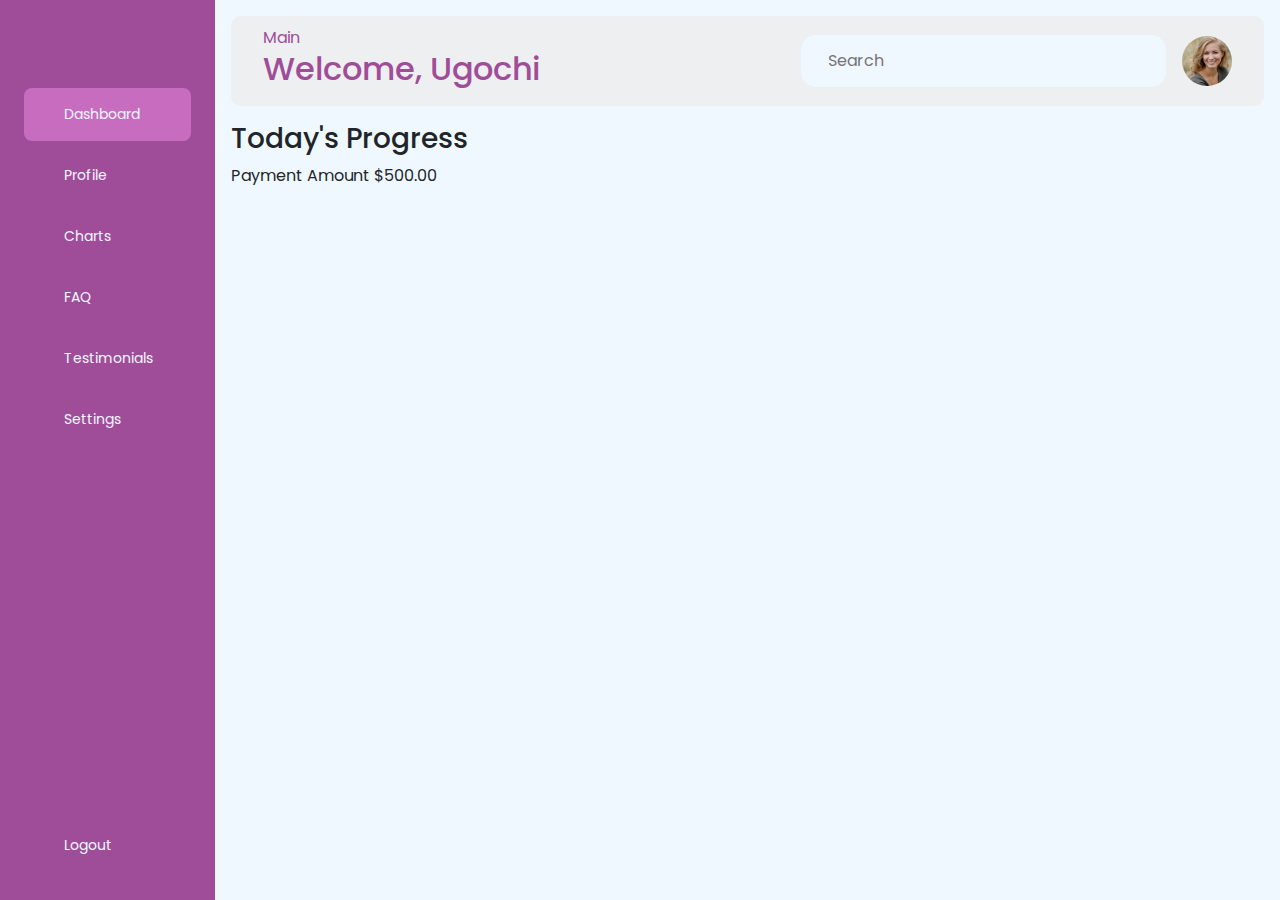
==== dasboard.html @ a73c90e2 "First commit to create wep pages for Alaafia" ====
<!DOCTYPE html>
<html>
  <head>
    <title>User Profile</title>
    <link rel="stylesheet" href="front_end/CSS/dashboard.css" />
    <link
      rel="stylesheet"
      href="front_end/bootstrap-5.1.3/dist/css/bootstrap.css"
    />
    <link
      rel="stylesheet"
      href="https://cdnjs.cloudflare.com/ajax/libs/font-awesome/6.5.1/css/all.min.css"
      integrity="sha512-DTOQO9RWCH3ppGqcWaEA1BIZOC6xxalwEsw9c2QQeAIftl+Vegovlnee1c9QX4TctnWMn13TZye+giMm8e2LwA=="
      crossorigin="anonymous"
      referrerpolicy="no-referrer"
    />
    <script src="front_end/bootstrap-5.1.3/dist/js/bootstrap.bundle.js"></script>
    <script src="front_end/JS/symptoms.js"></script>
  </head>

  <body>
    <div class="sidebar">
      <div class="logo"></div>
      <ul class="menu">
        <li class="active">
          <a href="#">
            <i class="fas fa-tachometer-alt"></i>
            <span>Dashboard</span>
          </a>
        </li>
        <li>
          <a href="#">
            <i class="fas fa-user"></i>
            <span>Profile</span>
          </a>
        </li>
        <li>
          <a href="#">
            <i class="fas fa-briefcase"></i>
            <span>Charts</span>
          </a>
        </li>
        <li>
          <a href="#">
            <i class="fas fa-question-circle"></i>
            <span>FAQ</span>
          </a>
        </li>
        <li>
          <a href="#">
            <i class="fas fa-star"></i>
            <span>Testimonials</span>
          </a>
        </li>
        <li>
          <a href="#">
            <i class="fas fa-cog"></i>
            <span>Settings</span>
          </a>
        </li>
        <li class="logout">
          <a href="#">
            <i class="fas fa-sign-out-alt"></i>
            <span>Logout</span>
          </a>
        </li>
      </ul>
    </div>

    <!------------------ Main Body ---------------->
    <div class="main--content">
      <div class="header--wrapper">
        <div class="header--title">
          <span>Main</span>
          <h2>Welcome, Ugochi</h2>
        </div>
        <div class="user--info">
          <div class="search--box">
            <i class="fa-solid fa-search"></i>
            <input type="text" placeholder="Search" />
          </div>
          <img src="front_end/images/icons/user1.jpg" />
        </div>
      </div>

      <!-----Card Container-->
      <div class="card--container">
        <h3 class="main--title">Today's Progress</h3>
        <div class="card--wrapper">
          <div class="payment--card">
            <div class="card--header">
              <div class="amount">
                <span class="title">Payment Amount</span>
                <span class="amount-value">$500.00</span>
              </div>
            </div>
          </div>
        </div>
      </div>
    </div>

  </body>
</html>
---- front_end/CSS/dashboard.css ----
/*---------------Dashboard Page---------------*/

@import url("https://fonts.googleapis.com/css?family=Poppins:wght@400;600&display=swap");
* {
  margin: 0;
  padding: 0;
  border: none;
  outline: none;
  box-sizing: border-box;
  font-family: "Poppins", sans-serif;
}

body {
  display: flex;
}

.sidebar {
  position: sticky;
  top: 0;
  left: 0;
  bottom: 0;
  width: 110px;
  height: 100vh;
  padding: 0 1.5rem;
  color: #f0f8ff;
  overflow: hidden;
  transition: all 0.5s linear;
  background: #a04d99;
}

.sidebar:hover {
  width: 250px;
  transition: 0.5s;
}

.logo {
  height: 80px;
  padding: 16px;
}

.menu {
  height: 88%;
  position: relative;
  list-style: none;
  padding: 0;
}

.menu li {
  padding: 1rem;
  margin: 8px 0;
  border-radius: 8px;
  transition: all 0.5s ease-in-out;
}

.menu li:hover,
.active {
  background: #c76cbf;
}

.menu a {
  color: #f0f8ff;
  font-size: 14px;
  text-decoration: none;
  display: flex;
  align-items: center;
  gap: 1.5rem;
}

.menu a span {
  overflow: hidden;
}

.menu a i {
  font-size: 1.2rem;
}

.logout {
  position: absolute;
  bottom: 0;
  left: 0;
  width: 100%;
}

/*-------Main Body Section------*/
.main--content {
  position: relative;
  background: #f0f8ff;
  width: 100%;
  padding: 1rem;
}

.header--wrapper img {
  width: 50px;
  height: 50px;
  cursor: pointer;
  border-radius: 50%;
}

.header--wrapper {
  display: flex;
  justify-content: space-between;
  align-items: center;
  flex-wrap: wrap;
  background: #edeff1;
  border-radius: 10px;
  padding: 10px 2rem;
  margin-bottom: 1rem;
}

.header--title {
  color: #a04d99;
}

.user--info {
  display: flex;
  align-items: center;
  gap: 1rem;
}

.search--box {
  background: #f0f8ff;
  border-radius: 15px;
  color: black;
  display: flex;
  align-items: center;
  gap: 5px;
  padding: 4px 12px;
}

.search--box input {
  background: transparent;
  padding: 10px;
}

.search--box i {
  font-size: 1.2rem;
  cursor: pointer;
  transition: all 0.5s ease-out;
}

.search--box i:hover {
  transform: scale(1.2);
}

/*Card Container*/
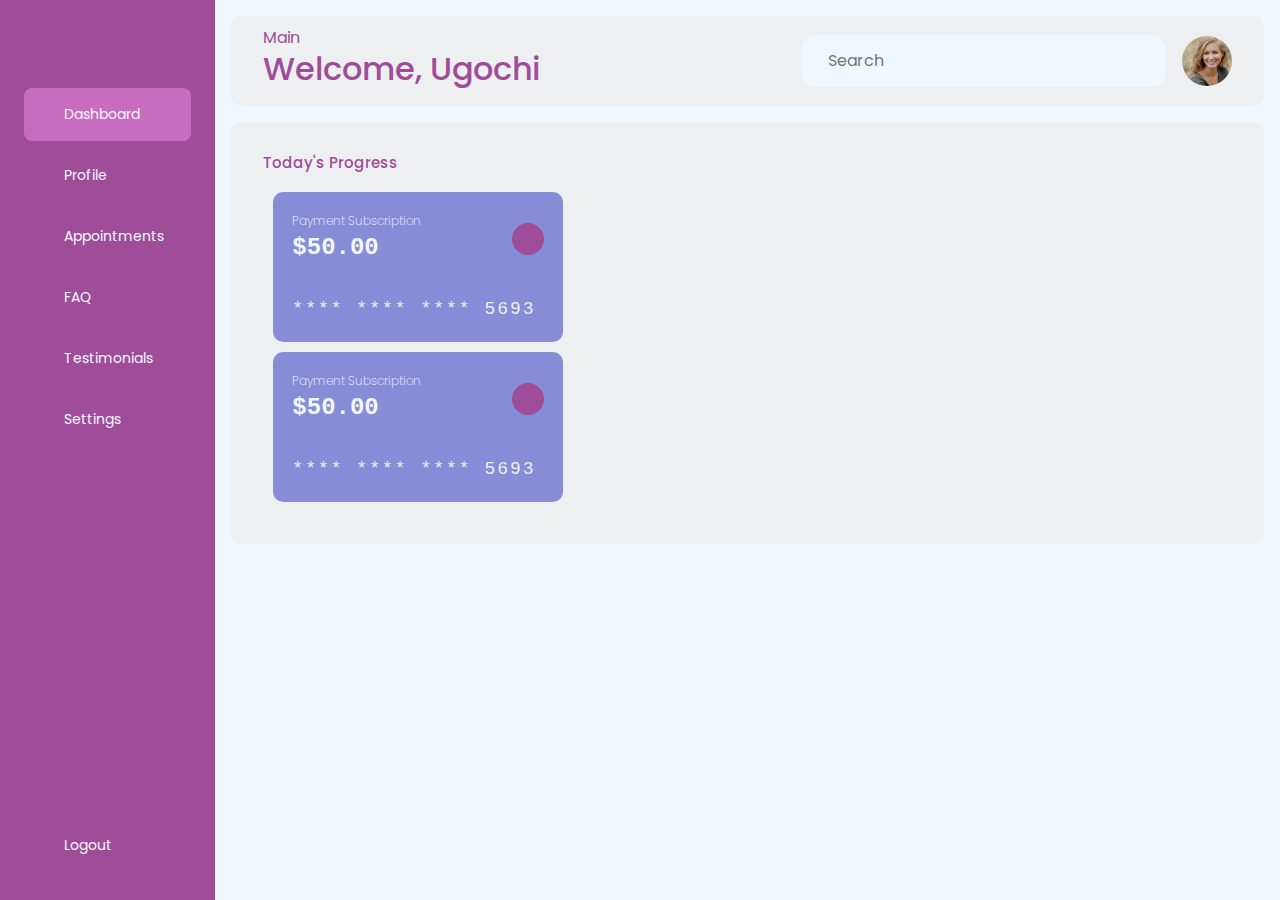
==== commit 56e6a220: "feat: added new feature to dashboard for payment subscription" ====
--- a/dasboard.html
+++ b/dasboard.html
@@ -37,7 +37,7 @@
         <li>
           <a href="#">
             <i class="fas fa-briefcase"></i>
-            <span>Charts</span>
+            <span>Appointments</span>
           </a>
         </li>
         <li>
@@ -90,10 +90,24 @@
           <div class="payment--card">
             <div class="card--header">
               <div class="amount">
-                <span class="title">Payment Amount</span>
-                <span class="amount-value">$500.00</span>
+                <span class="title">Payment Subscription</span>
+                <span class="amount--value">$50.00</span>
               </div>
+              <i class="i.fas fa-dollar-sign icon"></i>
             </div>
+            <span class="card--details">**** **** **** 5693</span>
+          </div>
+        </div>
+        <div class="card--wrapper">
+          <div class="payment--card">
+            <div class="card--header">
+              <div class="amount">
+                <span class="title">Payment Subscription</span>
+                <span class="amount--value">$50.00</span>
+              </div>
+              <i class="i.fas fa-dollar-sign icon"></i>
+            </div>
+            <span class="card--details">**** **** **** 5693</span>
           </div>
         </div>
       </div>
--- a/front_end/CSS/dashboard.css
+++ b/front_end/CSS/dashboard.css
@@ -120,7 +120,7 @@
 .search--box {
   background: #f0f8ff;
   border-radius: 15px;
-  color: black;
+  color: #878cd6;
   display: flex;
   align-items: center;
   gap: 5px;
@@ -142,4 +142,77 @@
   transform: scale(1.2);
 }
 
-/*Card Container*/
+/********Card Container*******/
+.card--container {
+  background:#edeff1;
+  padding: 2rem;
+  border-radius: 10px;
+}
+
+.card--wrapper {
+  display: flex;
+  flex-wrap: wrap;
+  gap: 1rem;
+  margin: 10px;
+}
+
+.main--title {
+  color: #a04d99;
+  padding-bottom: 10px;
+  font-size: 15px;
+}
+
+.payment--card {
+  background: #878cd6;
+  color: #f0f8ff;
+  border-radius: 10px;
+  padding: 1.2rem;
+  width: 290px;
+  height: 150px;
+  display: flex;
+  flex-direction: column;
+  justify-content: space-between;
+  transition: all 0.5s ease-in-out;
+}
+
+.payment--card:hover {
+  transform: translateY(-5px);
+}
+
+.card--header {
+  display: flex;
+  justify-content: space-between;
+  align-items: center;
+  margin-bottom: 20px;
+}
+
+.amount {
+  display: flex;
+  flex-direction: column;
+}
+
+.title {
+  font-size: 12px;
+  font-weight: 200;
+}
+
+.amount--value {
+  font-size: 24px;
+  font-family: 'Courier New', Courier, monospace;
+  font-weight: 600;
+}
+
+.icon {
+  background: #a04d99;
+  padding: 1rem;
+  text-align: center;
+  border-radius: 50%;
+}
+
+.card--details {
+  font-size: 18px;
+  color: #edeff1;
+  letter-spacing: 2px;
+  font-family: 'Courier New', Courier, monospace;
+}
+
